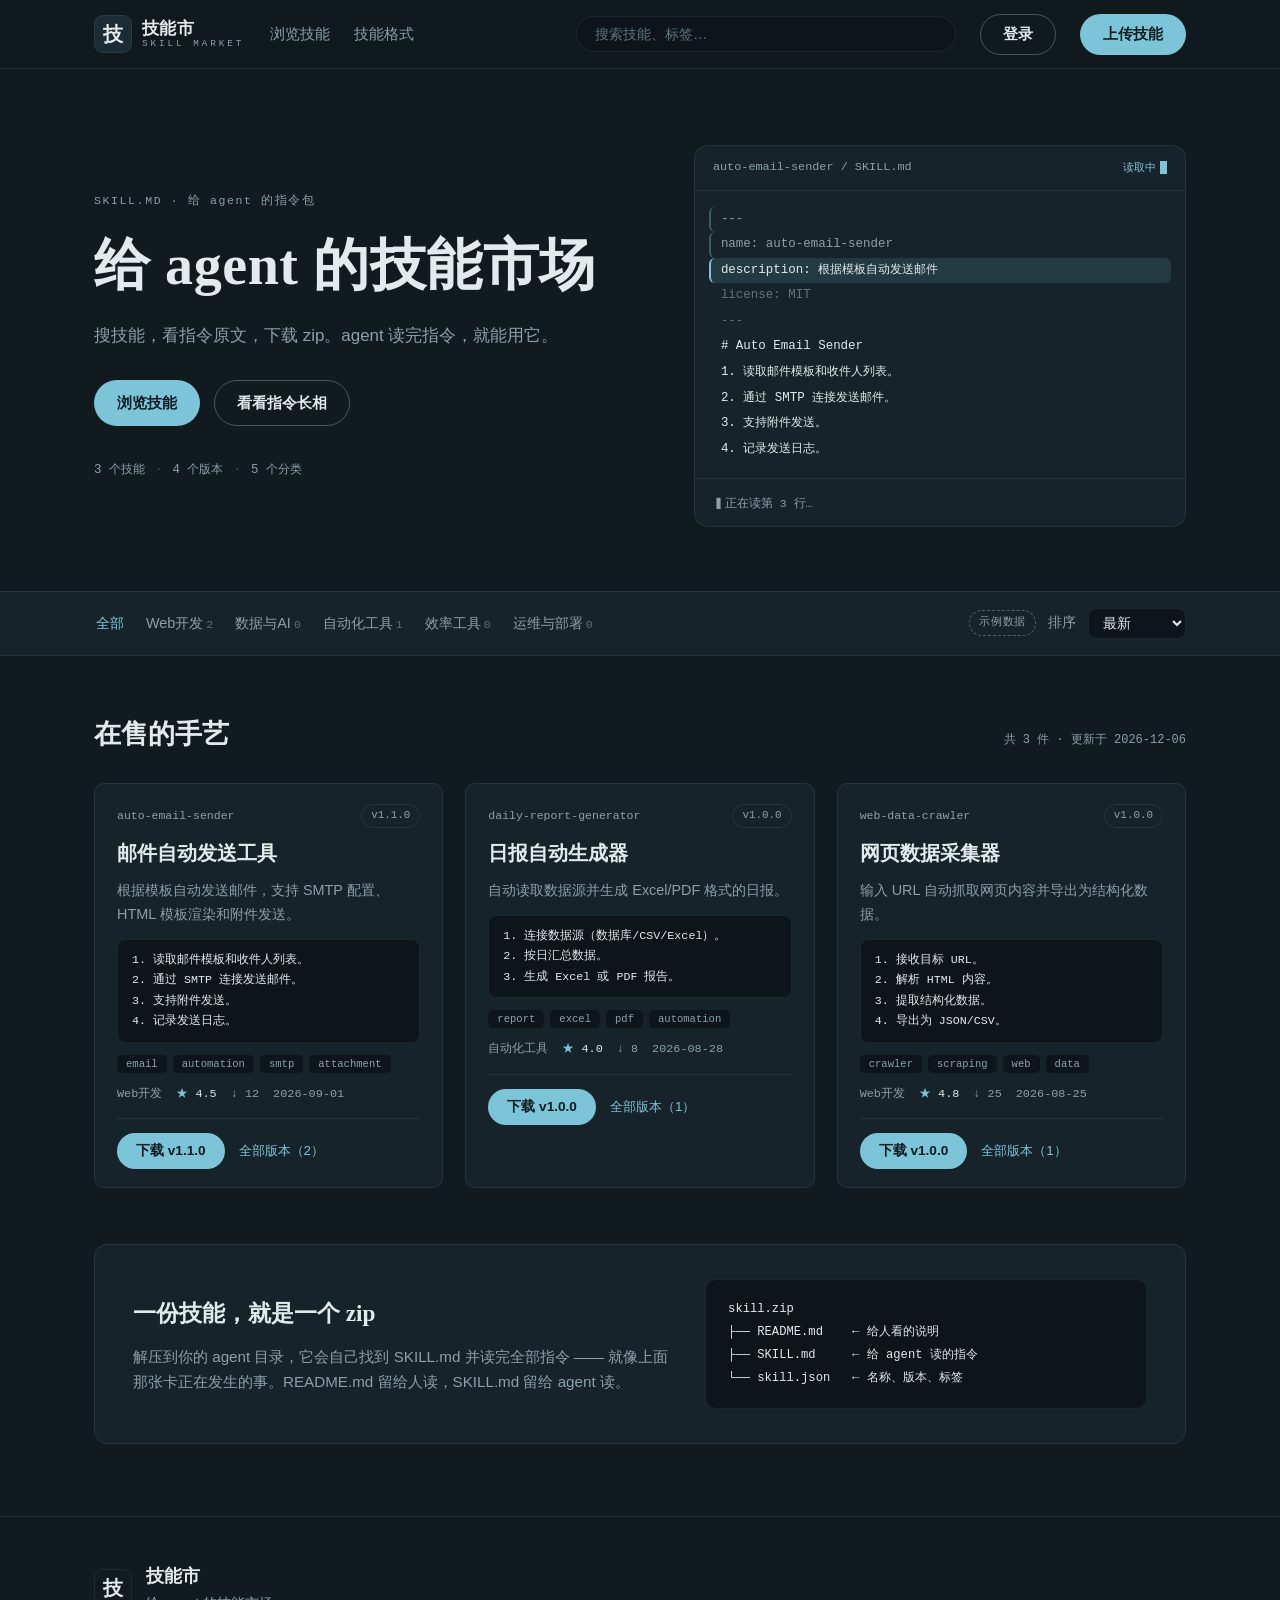
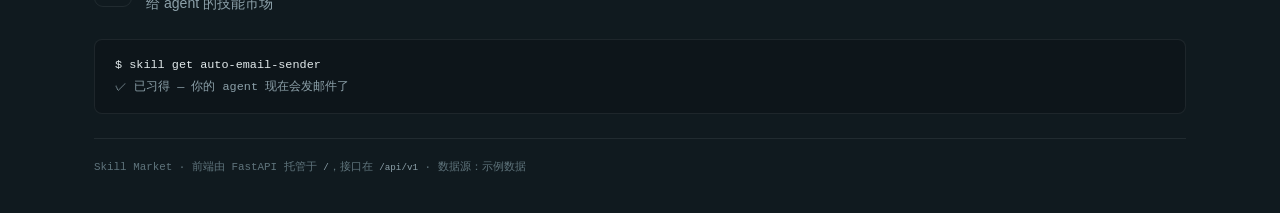
==== web/index.html @ bd4eab1c "feat:添加了上传和前端" ====
<!DOCTYPE html>
<html lang="zh-CN">
<head>
  <meta charset="UTF-8">
  <meta name="viewport" content="width=device-width, initial-scale=1.0">
  <title>技能市 — 给 agent 的技能市场</title>
  <meta name="description" content="搜技能，看指令原文，下载 zip。agent 读完指令，就能用它。">
  <link rel="stylesheet" href="style.css">
</head>
<body>

  <!-- ========== 页头 ========== -->
  <header class="site-header">
    <div class="shell header-inner">
      <a class="brand" href="#" aria-label="技能市 首页">
        <span class="brand-seal" aria-hidden="true">技</span>
        <span class="brand-text">
          <strong>技能市</strong>
          <small>SKILL&nbsp;MARKET</small>
        </span>
      </a>

      <nav class="header-nav" aria-label="主导航">
        <a href="#skills-grid-section">浏览技能</a>
        <a href="#format-note">技能格式</a>
      </nav>

      <form class="header-search" role="search" id="search-form">
        <label class="visually-hidden" for="search-input">搜索技能</label>
        <input
          type="search"
          id="search-input"
          placeholder="搜索技能、标签…"
          autocomplete="off"
        >
      </form>

      <div class="auth-area" id="auth-area"></div>

      <button class="btn btn-primary upload-btn" id="upload-btn" type="button">上传技能</button>
    </div>
  </header>

  <main>
    <!-- ========== Hero ========== -->
    <section class="hero">
      <div class="shell hero-inner">
        <div class="hero-copy">
          <p class="eyebrow">SKILL.MD · 给 agent 的指令包</p>
          <h1 class="hero-title">给 agent 的技能市场</h1>
          <p class="hero-lede">
            搜技能，看指令原文，下载 zip。agent 读完指令，就能用它。
          </p>
          <div class="hero-actions">
            <a class="btn btn-primary" href="#skills-grid-section">浏览技能</a>
            <a class="btn btn-ghost" href="#format-note">看看指令长相</a>
          </div>
          <p class="hero-stats" id="hero-stats" aria-live="polite">
            <span>— 个技能</span><span class="sep" aria-hidden="true">·</span>
            <span>— 个版本</span><span class="sep" aria-hidden="true">·</span>
            <span>— 个分类</span>
          </p>
        </div>

        <!-- 签名元素：正在被读取的指令卡 -->
        <div class="hero-card-wrap" aria-hidden="true">
          <article class="md-card">
            <header class="md-card-head">
              <span class="md-path">auto-email-sender / SKILL.md</span>
              <span class="md-status" id="md-status">读取中<span class="caret"></span></span>
            </header>
            <pre class="md-body" id="md-body"></pre>
            <footer class="md-card-foot">
              <span class="md-foot-state" id="md-foot-state">▍正在读第 1 行…</span>
            </footer>
          </article>
        </div>
      </div>
    </section>

    <!-- ========== 工具条 ========== -->
    <section class="toolbar" aria-label="筛选与排序">
      <div class="shell toolbar-inner">
        <div class="toolbar-row">
          <div class="cat-links" id="category-row" role="group" aria-label="按分类筛选">
            <!-- 分类链接由 JS 渲染 -->
          </div>
          <div class="toolbar-right">
            <span class="active-filter" id="active-filter" hidden></span>
            <span class="source-badge" id="source-badge" title="页面数据来源">示例数据</span>
            <label class="sort-label" for="sort-select">排序</label>
            <select id="sort-select" class="sort-select">
              <option value="newest">最新</option>
              <option value="downloads">下载最多</option>
              <option value="rating">评分最高</option>
            </select>
          </div>
        </div>
      </div>
    </section>

    <!-- ========== 技能陈列 ========== -->
    <section class="grid-section" id="skills-grid-section" aria-label="技能列表">
      <div class="shell">
        <div class="grid-section-head">
          <h2>在售的手艺</h2>
          <p class="grid-section-note" id="grid-count"></p>
        </div>

        <div class="skill-grid" id="skill-grid">
          <!-- 技能卡由 JS 渲染 -->
        </div>

        <div class="empty-state" id="empty-state" hidden>
          <h3>没有匹配的技能</h3>
          <p>换个关键字试试，或者清掉筛选条件，把全部手艺再看一遍。</p>
          <button class="btn btn-primary" id="clear-filters" type="button">清除全部筛选</button>
        </div>

        <!-- 技能格式说明 -->
        <aside class="format-note" id="format-note">
          <div class="format-note-copy">
            <h3>一份技能，就是一个 zip</h3>
            <p>
              解压到你的 agent 目录，它会自己找到 SKILL.md 并读完全部指令 ——
              就像上面那张卡正在发生的事。README.md 留给人读，SKILL.md 留给 agent 读。
            </p>
          </div>
          <pre class="format-note-tree" aria-label="技能包目录结构">skill.zip
├── README.md    ← 给人看的说明
├── SKILL.md     ← 给 agent 读的指令
└── skill.json   ← 名称、版本、标签</pre>
        </aside>
      </div>
    </section>
  </main>

  <!-- ========== 页脚 ========== -->
  <footer class="site-footer">
    <div class="shell footer-inner">
      <div class="footer-brand">
        <span class="brand-seal brand-seal--footer" aria-hidden="true">技</span>
        <div>
          <strong>技能市</strong>
          <p>给 agent 的技能市场</p>
        </div>
      </div>
      <pre class="footer-cli" aria-hidden="true">$ skill get auto-email-sender
✓ 已习得 — 你的 agent 现在会发邮件了</pre>
      <p class="footer-meta">
        Skill Market · 前端由 FastAPI 托管于 <code>/</code>，接口在 <code>/api/v1</code> ·
        数据源：<span id="footer-source">示例数据</span>
      </p>
    </div>
  </footer>

  <!-- ========== 登录 / 注册弹窗 ========== -->
  <div class="modal" id="auth-modal" hidden>
    <div class="modal-backdrop" data-close-auth></div>
    <div class="modal-panel" role="dialog" aria-modal="true" aria-labelledby="auth-title">
      <button class="modal-close" type="button" data-close-auth aria-label="关闭">×</button>
      <h2 class="modal-title" id="auth-title">登录技能市</h2>

      <div class="auth-tabs" role="tablist">
        <button type="button" class="auth-tab is-active" id="tab-login" role="tab" aria-selected="true">登录</button>
        <button type="button" class="auth-tab" id="tab-register" role="tab" aria-selected="false">注册</button>
      </div>

      <form class="auth-form" id="login-form">
        <p class="form-error" id="login-error" hidden></p>
        <div class="form-field">
          <label for="login-email">邮箱</label>
          <input type="email" id="login-email" required autocomplete="email" placeholder="you@example.com">
        </div>
        <div class="form-field">
          <label for="login-password">密码</label>
          <input type="password" id="login-password" required autocomplete="current-password" placeholder="8 位以上">
        </div>
        <button class="btn btn-primary btn-block" type="submit">登录</button>
        <p class="form-hint">登录后获得 token，上传技能时自动填入。</p>
      </form>

      <form class="auth-form" id="register-form" hidden>
        <p class="form-error" id="register-error" hidden></p>
        <div class="form-field">
          <label for="reg-email">邮箱</label>
          <input type="email" id="reg-email" required autocomplete="email" placeholder="you@example.com">
        </div>
        <div class="form-field">
          <label for="reg-name">用户名</label>
          <input type="text" id="reg-name" required minlength="2" maxlength="20" placeholder="2–20 个字符">
        </div>
        <div class="form-field">
          <label for="reg-password">密码</label>
          <input type="password" id="reg-password" required minlength="8" maxlength="32" autocomplete="new-password" placeholder="8–32 位">
        </div>
        <button class="btn btn-primary btn-block" type="submit">注册</button>
        <p class="form-hint">注册成功后请用邮箱登录。</p>
      </form>
    </div>
  </div>

  <!-- ========== 上传技能弹窗 ========== -->
  <div class="modal" id="upload-modal" hidden>
    <div class="modal-backdrop" data-close-upload></div>
    <div class="modal-panel modal-panel--wide" role="dialog" aria-modal="true" aria-labelledby="upload-title">
      <button class="modal-close" type="button" data-close-upload aria-label="关闭">×</button>
      <h2 class="modal-title" id="upload-title">上传技能</h2>

      <form class="upload-form" id="upload-form">
        <p class="form-error" id="upload-error" hidden></p>

        <div class="form-grid">
          <div class="form-field">
            <label for="up-name">技能名称</label>
            <input type="text" id="up-name" name="name" required placeholder="邮件自动发送工具">
          </div>
          <div class="form-field">
            <label for="up-slug">slug（URL 标识）</label>
            <input type="text" id="up-slug" name="slug" required pattern="[a-z0-9-]+" placeholder="auto-email-sender">
          </div>
          <div class="form-field">
            <label for="up-version">版本号</label>
            <input type="text" id="up-version" name="version" required placeholder="1.0.0">
          </div>
          <div class="form-field">
            <label for="up-category">分类</label>
            <select id="up-category" name="category" required>
              <option value="web-dev">Web开发</option>
              <option value="data-ai">数据与AI</option>
              <option value="automation">自动化工具</option>
              <option value="productivity">效率工具</option>
              <option value="devops">运维与部署</option>
            </select>
          </div>
        </div>

        <div class="form-field">
          <label for="up-tags">标签</label>
          <input type="text" id="up-tags" name="tags" required placeholder="email,smtp">
          <p class="form-hint">多个标签用英文逗号分隔；标签需已存在于后端标签表（按 slug 关联）。</p>
        </div>

        <div class="form-field">
          <label for="up-summary">简介</label>
          <input type="text" id="up-summary" name="summary" required placeholder="一句话说明这个技能让 agent 会做什么">
        </div>

        <div class="form-field">
          <label for="up-readme">README（HTML）</label>
          <textarea id="up-readme" name="readme_html" rows="3" required placeholder="&lt;h1&gt;技能说明&lt;/h1&gt;&lt;p&gt;详细用法…&lt;/p&gt;"></textarea>
        </div>

        <div class="form-field">
          <label for="up-zip">zip 文件</label>
          <input type="file" id="up-zip" name="upload_zip" accept=".zip" required>
        </div>

        <div class="form-field">
          <label for="up-token">Token</label>
          <input type="text" id="up-token" name="token" class="token-input" required placeholder="登录后自动填入，也可手动粘贴">
          <p class="form-hint">当前后端要求在表单里携带 token；后端改为请求头鉴权后，这个输入框会移除。</p>
        </div>

        <button class="btn btn-primary btn-block" type="submit" id="upload-submit">上传</button>
      </form>
    </div>
  </div>

  <div class="toast" id="toast" role="status" aria-live="polite" hidden></div>

  <script src="app.js"></script>
</body>
</html>
---- web/style.css ----
/* ============================================================
   技能市 · Skill Market
   设计方向：安静的工作台 —— 冷色深色。
   石墨蓝黑底、面板青灰分层、雾白正文、蓝灰次级、
   冰湖蓝是全站唯一的交互色（含"正在读取"的高亮语义）。
   宋体只给标题，等宽字体管 slug / 版本 / 指令原文。
   ============================================================ */

:root {
  /* 色板（全部偏冷） */
  --bg:        #101A1F;                 /* 石墨蓝黑：页面底色 */
  --panel:     #16232A;                 /* 面板青灰：卡片层 */
  --panel-2:   #1C2C34;                 /* 面板亮一档：hover、输入框 */
  --well:      #0D151A;                 /* 凹陷深井：嵌入代码块 */
  --text:      #E2EAEC;                 /* 雾白：主文字 */
  --muted:     #8CA0A9;                 /* 蓝灰：次级文字 */
  --accent:    #7CC4D7;                 /* 冰湖蓝：唯一交互色 */
  --accent-dim: rgba(124, 196, 215, 0.14); /* 水痕：正在读取行的高亮 */
  --line:      rgba(226, 234, 236, 0.08);  /* 柔和边线 */
  --warn:      #D9A66C;                 /* 去饱和暖琥珀：仅表单报错 */

  /* 字体角色 */
  --font-display: "Songti SC", "STSong", "Noto Serif SC", "Source Han Serif SC", serif;
  --font-body: "PingFang SC", "Hiragino Sans GB", "Microsoft YaHei", sans-serif;
  --font-mono: "SF Mono", "JetBrains Mono", "Fira Code", Menlo, Consolas, monospace;

  --radius: 10px;
  --radius-lg: 14px;
}

* { box-sizing: border-box; margin: 0; padding: 0; }

/* hidden 属性必须优先于任何 display 设置，
   否则 .modal 的 display:grid 会把默认隐藏的弹窗强行显示出来 */
[hidden] { display: none !important; }

html { scroll-behavior: smooth; }

body {
  font-family: var(--font-body);
  background: var(--bg);
  color: var(--text);
  line-height: 1.65;
  font-size: 16px;
  -webkit-font-smoothing: antialiased;
}

.shell {
  max-width: 1140px;
  margin: 0 auto;
  padding: 0 24px;
}

a { color: var(--accent); text-decoration: none; }
a:hover { text-decoration: underline; }

code { font-family: var(--font-mono); font-size: 0.85em; color: var(--muted); }

:focus-visible {
  outline: 2px solid var(--accent);
  outline-offset: 2px;
  border-radius: 4px;
}

.visually-hidden {
  position: absolute; width: 1px; height: 1px;
  margin: -1px; padding: 0; overflow: hidden;
  clip: rect(0 0 0 0); white-space: nowrap; border: 0;
}

/* ---------- 按钮 ---------- */
.btn {
  display: inline-flex;
  align-items: center;
  justify-content: center;
  gap: 6px;
  font-family: var(--font-body);
  font-size: 0.92rem;
  font-weight: 600;
  padding: 10px 22px;
  border-radius: 999px;
  border: 1.5px solid transparent;
  cursor: pointer;
  transition: background-color 0.15s ease, border-color 0.15s ease,
              color 0.15s ease, transform 0.15s ease;
}
.btn-primary {
  background: var(--accent);
  color: #0E1B20;
}
.btn-primary:hover {
  background: #93D2E2;
  transform: translateY(-1px);
  text-decoration: none;
}
.btn-ghost {
  background: transparent;
  color: var(--text);
  border-color: rgba(226, 234, 236, 0.28);
}
.btn-ghost:hover {
  border-color: var(--text);
  text-decoration: none;
}
.btn-block { width: 100%; }

/* ============================================================
   页头
   ============================================================ */
.site-header {
  background: rgba(16, 26, 31, 0.92);
  backdrop-filter: blur(8px);
  position: sticky;
  top: 0;
  z-index: 50;
  border-bottom: 1px solid var(--line);
}

.header-inner {
  display: flex;
  align-items: center;
  gap: 24px;
  height: 68px;
}

.brand {
  display: flex;
  align-items: center;
  gap: 10px;
  color: var(--text);
}
.brand:hover { text-decoration: none; }

.brand-seal {
  width: 38px;
  height: 38px;
  display: grid;
  place-items: center;
  background: var(--panel-2);
  color: var(--text);
  font-family: var(--font-display);
  font-size: 1.25rem;
  font-weight: 700;
  border-radius: 9px;
  border: 1px solid var(--line);
}
.brand-seal--footer { background: transparent; }

.brand-text { display: flex; flex-direction: column; line-height: 1.15; }
.brand-text strong { font-family: var(--font-display); font-size: 1.08rem; letter-spacing: 0.02em; }
.brand-text small {
  font-family: var(--font-mono);
  font-size: 0.58rem;
  letter-spacing: 0.32em;
  color: var(--muted);
}

.header-nav { display: flex; gap: 20px; }
.header-nav a {
  color: var(--muted);
  font-size: 0.92rem;
  padding: 4px 2px;
}
.header-nav a:hover { color: var(--text); text-decoration: none; }

.header-search {
  flex: 1;
  max-width: 380px;
  display: flex;
  margin-left: auto;
}
.header-search input {
  flex: 1;
  min-width: 0;
  font-family: var(--font-body);
  font-size: 0.9rem;
  padding: 9px 18px;
  border: 1px solid var(--line);
  border-radius: 999px;
  background: var(--well);
  color: var(--text);
  transition: border-color 0.15s ease;
}
.header-search input:focus {
  outline: none;
  border-color: var(--accent);
}
.header-search input::placeholder { color: #5F747C; }

.auth-area { display: flex; align-items: center; gap: 10px; }
.auth-name {
  font-family: var(--font-mono);
  font-size: 0.8rem;
  color: var(--muted);
  max-width: 120px;
  overflow: hidden;
  text-overflow: ellipsis;
  white-space: nowrap;
}
.auth-logout {
  font-family: var(--font-body);
  font-size: 0.82rem;
  color: var(--muted);
  background: none;
  border: none;
  cursor: pointer;
  padding: 4px 2px;
}
.auth-logout:hover { color: var(--text); }

/* ============================================================
   Hero
   ============================================================ */
.hero { padding: 76px 0 64px; }

.hero-inner {
  display: grid;
  grid-template-columns: minmax(0, 1.05fr) minmax(0, 0.95fr);
  gap: 56px;
  align-items: center;
}

.eyebrow {
  font-family: var(--font-mono);
  font-size: 0.72rem;
  letter-spacing: 0.14em;
  color: var(--muted);
  margin-bottom: 20px;
}

.hero-title {
  font-family: var(--font-display);
  font-weight: 700;
  font-size: clamp(2.4rem, 5vw, 3.5rem);
  line-height: 1.25;
  letter-spacing: 0.01em;
  margin-bottom: 22px;
  color: var(--text);
}

.hero-lede {
  font-size: 1.06rem;
  color: var(--muted);
  max-width: 30em;
  margin-bottom: 30px;
}

.hero-actions { display: flex; flex-wrap: wrap; gap: 14px; margin-bottom: 34px; }

.hero-stats {
  font-family: var(--font-mono);
  font-size: 0.78rem;
  color: var(--muted);
  display: flex;
  flex-wrap: wrap;
  gap: 10px;
}
.hero-stats .sep { color: #3A4E56; }

/* ---------- 签名元素：正在被读取的指令卡 ---------- */
.hero-card-wrap { position: relative; }

.md-card {
  background: var(--panel);
  border: 1px solid var(--line);
  border-radius: var(--radius-lg);
  overflow: hidden;
}

.md-card-head {
  display: flex;
  justify-content: space-between;
  align-items: center;
  gap: 12px;
  padding: 12px 18px;
  border-bottom: 1px solid var(--line);
}
.md-path {
  font-family: var(--font-mono);
  font-size: 0.74rem;
  color: var(--muted);
  overflow: hidden;
  text-overflow: ellipsis;
  white-space: nowrap;
}
.md-status {
  font-family: var(--font-mono);
  font-size: 0.7rem;
  color: var(--accent);
  white-space: nowrap;
  display: inline-flex;
  align-items: center;
  gap: 4px;
}

.caret {
  width: 7px; height: 13px;
  background: var(--accent);
  display: inline-block;
  animation: caret-blink 0.9s steps(1) infinite;
}
@keyframes caret-blink { 50% { opacity: 0; } }

.md-body {
  font-family: var(--font-mono);
  font-size: 0.78rem;
  line-height: 2.05;
  padding: 16px 14px;
  color: var(--text);
  overflow-x: auto;
  tab-size: 2;
}

/* 编辑器当前行式的整行圆角高亮（纯几何色差，无任何笔触） */
.md-line {
  display: block;
  padding: 0 10px;
  border-left: 2px solid transparent;
  border-radius: 6px;
}
.md-line.is-meta { color: #5F747C; }
.md-line.is-read { color: var(--muted); border-left-color: rgba(124, 196, 215, 0.35); }
.md-line.is-reading {
  background: var(--accent-dim);
  border-left-color: var(--accent);
  color: var(--text);
}

.md-card-foot {
  padding: 10px 18px;
  border-top: 1px solid var(--line);
}
.md-foot-state {
  font-family: var(--font-mono);
  font-size: 0.72rem;
  color: var(--muted);
}
.md-foot-state.is-done { color: var(--accent); }

/* ============================================================
   工具条
   ============================================================ */
.toolbar {
  background: var(--panel);
  border-top: 1px solid var(--line);
  border-bottom: 1px solid var(--line);
  padding: 16px 0;
}

.toolbar-row { display: flex; align-items: center; gap: 10px; flex-wrap: wrap; }

.cat-links { display: flex; flex-wrap: wrap; gap: 4px 18px; }
.cat-link {
  font-family: var(--font-body);
  font-size: 0.9rem;
  color: var(--muted);
  background: none;
  border: none;
  cursor: pointer;
  padding: 4px 2px;
}
.cat-link:hover { color: var(--text); }
.cat-link.is-active { color: var(--accent); }
.cat-link .cat-count { font-family: var(--font-mono); font-size: 0.72rem; opacity: 0.6; margin-left: 3px; }

.toolbar-right { display: flex; align-items: center; gap: 12px; margin-left: auto; }

.active-filter {
  font-family: var(--font-mono);
  font-size: 0.72rem;
  color: var(--accent);
  background: var(--accent-dim);
  border: 1px solid rgba(124, 196, 215, 0.3);
  border-radius: 999px;
  padding: 2px 10px;
}
.active-filter button {
  background: none;
  border: none;
  color: inherit;
  cursor: pointer;
  font-size: 0.8rem;
  padding: 0 0 0 4px;
}

.source-badge {
  font-family: var(--font-mono);
  font-size: 0.66rem;
  letter-spacing: 0.06em;
  padding: 3px 9px;
  border-radius: 999px;
  border: 1px dashed rgba(140, 160, 169, 0.5);
  color: var(--muted);
  white-space: nowrap;
}
.source-badge.is-live { border-color: rgba(124, 196, 215, 0.6); color: var(--accent); }

.sort-label { font-size: 0.85rem; color: var(--muted); }
.sort-select {
  font-family: var(--font-body);
  font-size: 0.85rem;
  padding: 6px 10px;
  border-radius: 8px;
  border: 1px solid var(--line);
  background: var(--well);
  color: var(--text);
  cursor: pointer;
}

/* ============================================================
   技能陈列
   ============================================================ */
.grid-section { padding: 56px 0 72px; }

.grid-section-head {
  display: flex;
  align-items: baseline;
  justify-content: space-between;
  flex-wrap: wrap;
  gap: 8px;
  margin-bottom: 26px;
}
.grid-section-head h2 {
  font-family: var(--font-display);
  font-size: 1.7rem;
  font-weight: 700;
}
.grid-section-note {
  font-family: var(--font-mono);
  font-size: 0.75rem;
  color: var(--muted);
}

.skill-grid {
  display: grid;
  grid-template-columns: repeat(auto-fill, minmax(310px, 1fr));
  gap: 22px;
}

/* ---------- 技能卡 ---------- */
.skill-card {
  background: var(--panel);
  border: 1px solid var(--line);
  border-radius: var(--radius);
  padding: 20px 22px 18px;
  display: flex;
  flex-direction: column;
  gap: 12px;
  transition: background-color 0.18s ease, border-color 0.18s ease;
}
.skill-card:hover {
  background: var(--panel-2);
  border-color: rgba(226, 234, 236, 0.14);
}

.card-top {
  display: flex;
  align-items: center;
  justify-content: space-between;
  gap: 10px;
}
.card-slug {
  font-family: var(--font-mono);
  font-size: 0.72rem;
  color: var(--muted);
  overflow: hidden;
  text-overflow: ellipsis;
  white-space: nowrap;
}
.card-version {
  font-family: var(--font-mono);
  font-size: 0.68rem;
  padding: 2px 9px;
  border: 1px solid var(--line);
  border-radius: 999px;
  color: var(--muted);
  white-space: nowrap;
}

.card-name {
  font-family: var(--font-display);
  font-size: 1.28rem;
  font-weight: 700;
  line-height: 1.35;
}

.card-summary { font-size: 0.9rem; color: var(--muted); }

/* 指令原文片段：凹陷深井里的商品本体 */
.card-excerpt {
  font-family: var(--font-mono);
  font-size: 0.73rem;
  line-height: 1.75;
  color: var(--text);
  background: var(--well);
  border: 1px solid var(--line);
  border-radius: 8px;
  padding: 10px 14px;
  white-space: pre-line;
  display: -webkit-box;
  -webkit-line-clamp: 4;
  -webkit-box-orient: vertical;
  overflow: hidden;
}

.card-tags { display: flex; flex-wrap: wrap; gap: 6px; }
.card-tag {
  font-family: var(--font-mono);
  font-size: 0.66rem;
  color: var(--muted);
  background: var(--well);
  padding: 2px 8px;
  border-radius: 5px;
  cursor: pointer;
  border: 1px solid transparent;
}
.card-tag:hover { color: var(--accent); border-color: rgba(124, 196, 215, 0.4); }

.card-meta {
  display: flex;
  align-items: center;
  flex-wrap: wrap;
  gap: 14px;
  font-family: var(--font-mono);
  font-size: 0.74rem;
  color: var(--muted);
}
.card-meta .rating { color: var(--text); }
.card-meta .rating::before { content: "★ "; color: var(--accent); }

.card-actions {
  display: flex;
  align-items: center;
  gap: 12px;
  margin-top: 2px;
  padding-top: 14px;
  border-top: 1px solid var(--line);
}
.card-actions .btn { padding: 8px 18px; font-size: 0.85rem; }
.versions-toggle {
  font-family: var(--font-body);
  font-size: 0.84rem;
  color: var(--accent);
  background: none;
  border: none;
  cursor: pointer;
  padding: 4px 2px;
}
.versions-toggle:hover { text-decoration: underline; }

/* ---------- 版本抽屉 ---------- */
.version-drawer { margin-top: 2px; padding-top: 6px; }
.drawer-loading {
  font-family: var(--font-mono);
  font-size: 0.72rem;
  color: var(--muted);
  padding: 6px 2px;
}
.version-drawer table {
  width: 100%;
  border-collapse: collapse;
  font-family: var(--font-mono);
  font-size: 0.74rem;
}
.version-drawer th {
  text-align: left;
  font-weight: 400;
  color: var(--muted);
  padding: 6px 10px;
  border-bottom: 1px solid var(--line);
  letter-spacing: 0.06em;
}
.version-drawer td {
  padding: 8px 10px;
  border-bottom: 1px solid var(--line);
  color: var(--text);
}
.version-drawer .ver-latest { color: var(--accent); font-weight: 600; }
.dl-link {
  font-family: var(--font-body);
  font-size: 0.78rem;
  color: var(--accent);
  background: none;
  border: 1px solid rgba(124, 196, 215, 0.45);
  border-radius: 999px;
  padding: 3px 12px;
  cursor: pointer;
}
.dl-link:hover { background: var(--accent); color: #0E1B20; }

/* ---------- 空状态 ---------- */
.empty-state {
  text-align: center;
  padding: 64px 24px;
  background: var(--panel);
  border: 1px dashed rgba(226, 234, 236, 0.16);
  border-radius: var(--radius);
}
.empty-state h3 {
  font-family: var(--font-display);
  font-size: 1.4rem;
  margin-bottom: 8px;
}
.empty-state p { color: var(--muted); margin-bottom: 20px; }

/* ---------- 技能格式说明 ---------- */
.format-note {
  margin-top: 56px;
  background: var(--panel);
  border: 1px solid var(--line);
  border-radius: var(--radius-lg);
  padding: 34px 38px;
  display: grid;
  grid-template-columns: minmax(0, 1.1fr) minmax(0, 0.9fr);
  gap: 32px;
  align-items: center;
}
.format-note h3 {
  font-family: var(--font-display);
  font-size: 1.45rem;
  font-weight: 700;
  margin-bottom: 12px;
}
.format-note p { color: var(--muted); font-size: 0.95rem; }
.format-note-tree {
  font-family: var(--font-mono);
  font-size: 0.76rem;
  line-height: 1.9;
  background: var(--well);
  border: 1px solid var(--line);
  border-radius: 10px;
  padding: 18px 22px;
  overflow-x: auto;
  color: var(--text);
}

/* ============================================================
   页脚
   ============================================================ */
.site-footer {
  border-top: 1px solid var(--line);
  padding: 44px 0 36px;
}

.footer-inner { display: flex; flex-direction: column; gap: 24px; }

.footer-brand { display: flex; align-items: center; gap: 14px; }
.footer-brand strong {
  font-family: var(--font-display);
  color: var(--text);
  font-size: 1.15rem;
}
.footer-brand p { font-size: 0.88rem; color: var(--muted); }

.footer-cli {
  font-family: var(--font-mono);
  font-size: 0.74rem;
  line-height: 1.9;
  color: var(--muted);
  background: var(--well);
  border: 1px solid var(--line);
  border-radius: 8px;
  padding: 14px 20px;
  overflow-x: auto;
}
.footer-cli::first-line { color: var(--text); }

.footer-meta {
  font-family: var(--font-mono);
  font-size: 0.68rem;
  color: #5F747C;
  border-top: 1px solid var(--line);
  padding-top: 20px;
}

/* ============================================================
   弹窗（登录 / 注册 / 上传）
   ============================================================ */
.modal {
  position: fixed;
  inset: 0;
  z-index: 90;
  display: grid;
  place-items: center;
  padding: 20px;
}
.modal-backdrop {
  position: absolute;
  inset: 0;
  background: rgba(6, 10, 12, 0.72);
}
.modal-panel {
  position: relative;
  width: min(440px, 100%);
  max-height: min(86vh, 760px);
  overflow-y: auto;
  background: var(--panel);
  border: 1px solid rgba(226, 234, 236, 0.12);
  border-radius: var(--radius-lg);
  padding: 30px 32px 28px;
}
.modal-panel--wide { width: min(620px, 100%); }

.modal-close {
  position: absolute;
  top: 14px;
  right: 14px;
  width: 32px;
  height: 32px;
  display: grid;
  place-items: center;
  font-size: 1.3rem;
  color: var(--muted);
  background: none;
  border: none;
  border-radius: 8px;
  cursor: pointer;
}
.modal-close:hover { color: var(--text); background: var(--panel-2); }

.modal-title {
  font-family: var(--font-display);
  font-size: 1.35rem;
  font-weight: 700;
  margin-bottom: 20px;
}

.auth-tabs {
  display: flex;
  gap: 22px;
  border-bottom: 1px solid var(--line);
  margin-bottom: 22px;
}
.auth-tab {
  font-family: var(--font-body);
  font-size: 0.95rem;
  color: var(--muted);
  background: none;
  border: none;
  border-bottom: 2px solid transparent;
  cursor: pointer;
  padding: 8px 2px;
  margin-bottom: -1px;
}
.auth-tab:hover { color: var(--text); }
.auth-tab.is-active { color: var(--accent); border-bottom-color: var(--accent); }

/* ---------- 表单 ---------- */
.form-field { margin-bottom: 16px; }
.form-field label {
  display: block;
  font-size: 0.84rem;
  color: var(--muted);
  margin-bottom: 6px;
}
.form-field input,
.form-field select,
.form-field textarea {
  width: 100%;
  font-family: var(--font-body);
  font-size: 0.9rem;
  padding: 10px 14px;
  border-radius: 9px;
  border: 1px solid var(--line);
  background: var(--well);
  color: var(--text);
  transition: border-color 0.15s ease;
}
.form-field textarea { resize: vertical; font-family: var(--font-mono); font-size: 0.82rem; }
.form-field input:focus,
.form-field select:focus,
.form-field textarea:focus {
  outline: none;
  border-color: var(--accent);
}
.form-field input::placeholder,
.form-field textarea::placeholder { color: #5F747C; }

.form-grid { display: grid; grid-template-columns: 1fr 1fr; gap: 0 16px; }

.form-hint {
  font-size: 0.76rem;
  color: #5F747C;
  margin-top: 6px;
}

.form-error {
  font-size: 0.84rem;
  color: var(--warn);
  background: rgba(217, 166, 108, 0.08);
  border: 1px solid rgba(217, 166, 108, 0.3);
  border-radius: 8px;
  padding: 8px 12px;
  margin-bottom: 16px;
}

.token-input { font-family: var(--font-mono); font-size: 0.78rem; }

/* ============================================================
   Toast
   ============================================================ */
.toast {
  position: fixed;
  bottom: 28px;
  left: 50%;
  transform: translateX(-50%);
  background: var(--panel-2);
  border: 1px solid rgba(226, 234, 236, 0.14);
  color: var(--text);
  font-size: 0.88rem;
  padding: 12px 22px;
  border-radius: 999px;
  z-index: 100;
  max-width: min(92vw, 560px);
  text-align: center;
}
.toast code { color: var(--accent); }

/* ============================================================
   响应式
   ============================================================ */
@media (max-width: 980px) {
  .hero-inner { grid-template-columns: 1fr; gap: 40px; }
  .hero-card-wrap { max-width: 520px; }
  .header-nav { display: none; }
}

@media (max-width: 640px) {
  .header-inner {
    flex-wrap: wrap;
    height: auto;
    padding: 12px 0;
    gap: 12px;
  }
  .header-search { order: 3; max-width: none; flex-basis: 100%; }
  .upload-btn { padding: 8px 16px; font-size: 0.85rem; }

  .hero { padding: 48px 0 44px; }
  .hero-actions .btn { flex: 1; }

  .format-note { grid-template-columns: 1fr; padding: 26px 24px; }
  .toolbar-right { margin-left: 0; }
  .form-grid { grid-template-columns: 1fr; }
  .modal-panel { padding: 24px 20px; }
  .version-drawer { overflow-x: auto; }
  .version-drawer table { min-width: 420px; }
}

/* ============================================================
   动效：尊重系统设置
   ============================================================ */
@media (prefers-reduced-motion: reduce) {
  html { scroll-behavior: auto; }
  *, *::before, *::after {
    animation-duration: 0.001s !important;
    animation-iteration-count: 1 !important;
    transition-duration: 0.001s !important;
  }
  .md-line.is-reading { background: transparent; }
}
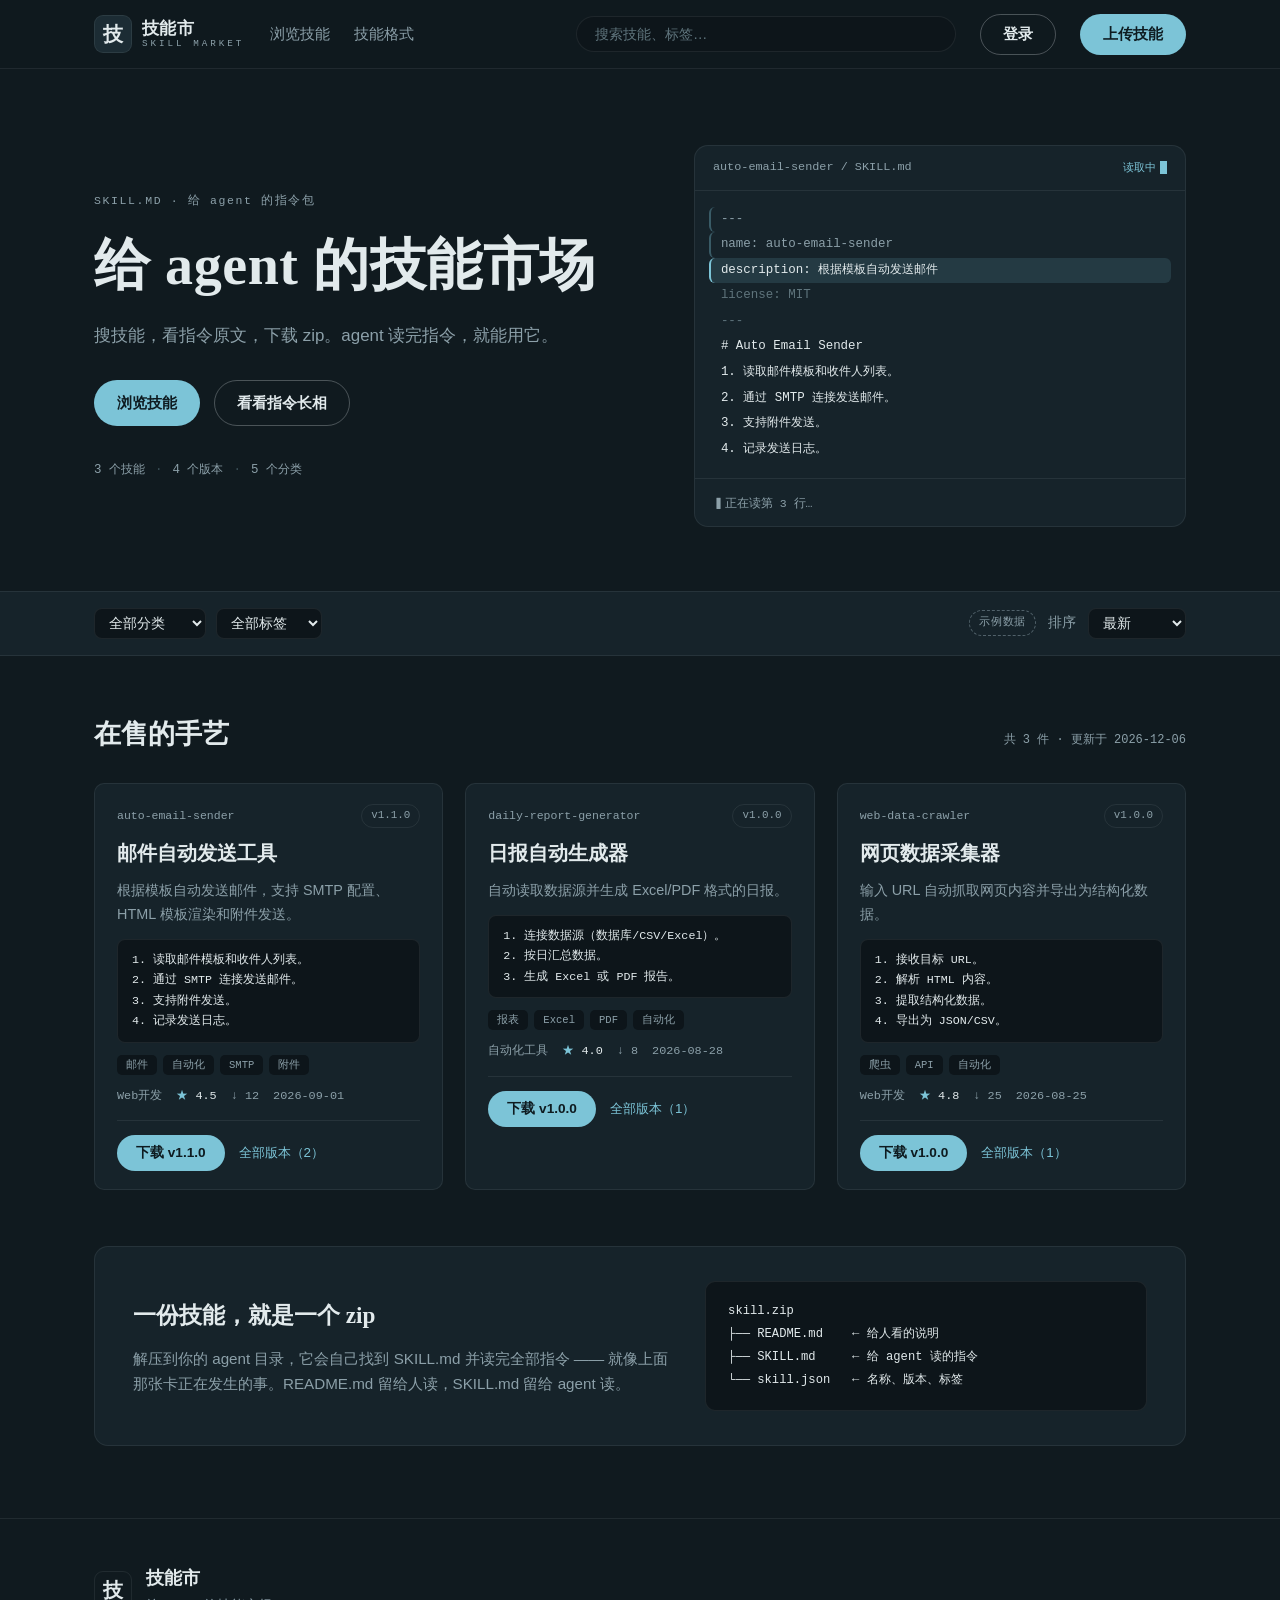
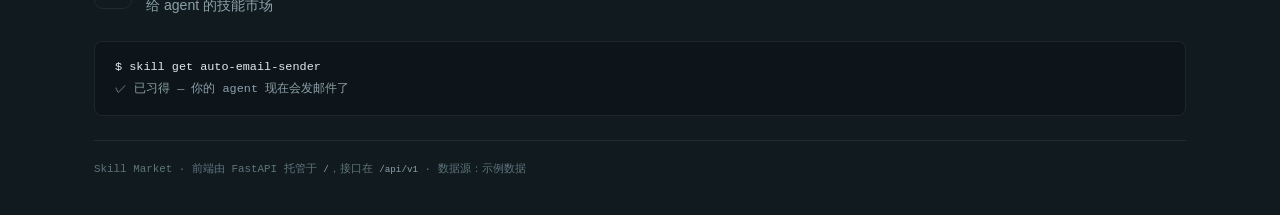
==== commit efd43325: "feat:添加了基础审核和前端优化" ====
--- a/web/index.html
+++ b/web/index.html
@@ -78,12 +78,15 @@
       </div>
     </section>
 
-    <!-- ========== 工具条 ========== -->
+    <!-- ========== 工具条：分类/标签 下拉（显示中文 name，提交 slug） ========== -->
     <section class="toolbar" aria-label="筛选与排序">
       <div class="shell toolbar-inner">
         <div class="toolbar-row">
-          <div class="cat-links" id="category-row" role="group" aria-label="按分类筛选">
-            <!-- 分类链接由 JS 渲染 -->
+          <div class="filter-selects">
+            <label class="visually-hidden" for="filter-category">按分类筛选</label>
+            <select id="filter-category" class="filter-select"></select>
+            <label class="visually-hidden" for="filter-tag">按标签筛选</label>
+            <select id="filter-tag" class="filter-select"></select>
           </div>
           <div class="toolbar-right">
             <span class="active-filter" id="active-filter" hidden></span>
@@ -177,7 +180,7 @@
           <input type="password" id="login-password" required autocomplete="current-password" placeholder="8 位以上">
         </div>
         <button class="btn btn-primary btn-block" type="submit">登录</button>
-        <p class="form-hint">登录后获得 token，上传技能时自动填入。</p>
+        <p class="form-hint">登录后获得 token，上传技能与下载 zip 都会自动携带。</p>
       </form>
 
       <form class="auth-form" id="register-form" hidden>
@@ -210,40 +213,76 @@
       <form class="upload-form" id="upload-form">
         <p class="form-error" id="upload-error" hidden></p>
 
+        <!-- 上传规范（依据后端审核器 check_file_zip / check_files 的实际规则） -->
+        <div class="spec-box">
+          <button type="button" class="spec-toggle" id="spec-toggle" aria-expanded="false">
+            上传规范 · 审核会逐项核对这些内容
+            <span class="spec-arrow" aria-hidden="true">▾</span>
+          </button>
+          <div class="spec-body" id="spec-body" hidden>
+            <ol class="spec-list">
+              <li><strong>zip 根目录</strong>必须包含三个文件：README.md、SKILL.md、skill.json（放在子文件夹里审核不通过）。</li>
+              <li><strong>大小限制</strong>：压缩包 ≤ 50MB；解压后全部内容合计 ≤ 100MB。</li>
+              <li><strong>skill.json 一致性</strong>：表单里的 slug、版本号、分类、标签、简介，必须与 skill.json 内的 name、version、category、tags、description 逐项完全一致（标签不看顺序，看集合）。</li>
+              <li><strong>SKILL.md 头部</strong>：文件必须以 <code>---</code> 开头，frontmatter 里的 name 与 slug 一致、description 与简介一致；name 长度 1–64，description 长度 1–1024；文件需 UTF-8 编码。</li>
+              <li><strong>分类与标签</strong>只能使用下方对照表中的值（写入 skill.json 的是 slug，小写）。</li>
+            </ol>
+
+            <div class="spec-tables">
+              <div class="spec-table">
+                <h4>分类对照表 <span>skill.json 的 category 填 slug</span></h4>
+                <table>
+                  <thead><tr><th>名称（表单里选）</th><th>slug（写进 skill.json）</th></tr></thead>
+                  <tbody id="spec-categories-tbody"></tbody>
+                </table>
+              </div>
+              <div class="spec-table">
+                <h4>标签对照表 <span>skill.json 的 tags 填 slug</span></h4>
+                <table>
+                  <thead><tr><th>名称（表单里选）</th><th>slug（写进 skill.json）</th></tr></thead>
+                  <tbody id="spec-tags-tbody"></tbody>
+                </table>
+              </div>
+            </div>
+          </div>
+        </div>
+
         <div class="form-grid">
           <div class="form-field">
             <label for="up-name">技能名称</label>
             <input type="text" id="up-name" name="name" required placeholder="邮件自动发送工具">
+            <p class="form-hint">展示名称，可自由命名。</p>
           </div>
           <div class="form-field">
-            <label for="up-slug">slug（URL 标识）</label>
+            <label for="up-slug">slug（URL 标识）*</label>
             <input type="text" id="up-slug" name="slug" required pattern="[a-z0-9-]+" placeholder="auto-email-sender">
+            <p class="form-hint">需与 zip 内 skill.json 的 name 一致。</p>
           </div>
           <div class="form-field">
-            <label for="up-version">版本号</label>
+            <label for="up-version">版本号 *</label>
             <input type="text" id="up-version" name="version" required placeholder="1.0.0">
+            <p class="form-hint">需与 zip 内 skill.json 的 version 一致。</p>
           </div>
           <div class="form-field">
-            <label for="up-category">分类</label>
-            <select id="up-category" name="category" required>
-              <option value="web-dev">Web开发</option>
-              <option value="data-ai">数据与AI</option>
-              <option value="automation">自动化工具</option>
-              <option value="productivity">效率工具</option>
-              <option value="devops">运维与部署</option>
-            </select>
-          </div>
-        </div>
-
-        <div class="form-field">
-          <label for="up-tags">标签</label>
-          <input type="text" id="up-tags" name="tags" required placeholder="email,smtp">
-          <p class="form-hint">多个标签用英文逗号分隔；标签需已存在于后端标签表（按 slug 关联）。</p>
-        </div>
-
-        <div class="form-field">
-          <label for="up-summary">简介</label>
+            <label for="up-category">分类 *</label>
+            <select id="up-category" name="category" required></select>
+            <p class="form-hint">选项来自后端分类表（显示中文，提交 slug）；需与 skill.json 的 category 一致。</p>
+          </div>
+        </div>
+
+        <div class="form-field">
+          <label id="up-tags-label">标签 *</label>
+          <div class="tags-widget" id="tags-widget">
+            <button type="button" class="tags-toggle" id="up-tags-toggle" aria-expanded="false" aria-labelledby="up-tags-label">选择标签</button>
+            <div class="tags-panel" id="up-tags-panel" hidden></div>
+          </div>
+          <p class="form-hint">下拉多选，选项来自后端标签表（显示中文，提交 slug）；需与 zip 内 skill.json 的 tags 完全一致。</p>
+        </div>
+
+        <div class="form-field">
+          <label for="up-summary">简介 *</label>
           <input type="text" id="up-summary" name="summary" required placeholder="一句话说明这个技能让 agent 会做什么">
+          <p class="form-hint">需与 zip 内 skill.json 的 description 一致。</p>
         </div>
 
         <div class="form-field">
@@ -252,8 +291,9 @@
         </div>
 
         <div class="form-field">
-          <label for="up-zip">zip 文件</label>
+          <label for="up-zip">zip 文件 *</label>
           <input type="file" id="up-zip" name="upload_zip" accept=".zip" required>
+          <p class="form-hint">结构、大小等要求见上方「上传规范」。</p>
         </div>
 
         <div class="form-field">
--- a/web/style.css
+++ b/web/style.css
@@ -349,19 +349,22 @@
 
 .toolbar-row { display: flex; align-items: center; gap: 10px; flex-wrap: wrap; }
 
-.cat-links { display: flex; flex-wrap: wrap; gap: 4px 18px; }
-.cat-link {
+/* 筛选下拉：显示中文 name，提交 slug */
+.filter-selects { display: flex; flex-wrap: wrap; gap: 10px; }
+.filter-select,
+.sort-select {
   font-family: var(--font-body);
-  font-size: 0.9rem;
-  color: var(--muted);
-  background: none;
-  border: none;
-  cursor: pointer;
-  padding: 4px 2px;
-}
-.cat-link:hover { color: var(--text); }
-.cat-link.is-active { color: var(--accent); }
-.cat-link .cat-count { font-family: var(--font-mono); font-size: 0.72rem; opacity: 0.6; margin-left: 3px; }
+  font-size: 0.85rem;
+  padding: 6px 10px;
+  border-radius: 8px;
+  border: 1px solid var(--line);
+  background: var(--well);
+  color: var(--text);
+  cursor: pointer;
+  max-width: 180px;
+}
+.filter-select:hover,
+.sort-select:hover { border-color: rgba(226, 234, 236, 0.2); }
 
 .toolbar-right { display: flex; align-items: center; gap: 12px; margin-left: auto; }
 
@@ -396,16 +399,6 @@
 .source-badge.is-live { border-color: rgba(124, 196, 215, 0.6); color: var(--accent); }
 
 .sort-label { font-size: 0.85rem; color: var(--muted); }
-.sort-select {
-  font-family: var(--font-body);
-  font-size: 0.85rem;
-  padding: 6px 10px;
-  border-radius: 8px;
-  border: 1px solid var(--line);
-  background: var(--well);
-  color: var(--text);
-  cursor: pointer;
-}
 
 /* ============================================================
    技能陈列
@@ -784,6 +777,172 @@
   margin-top: 6px;
 }
 
+/* ---------- 上传规范（可折叠） ---------- */
+.spec-box {
+  margin-bottom: 16px;
+  border: 1px solid var(--line);
+  border-radius: 9px;
+  background: var(--well);
+  overflow: hidden;
+}
+.spec-toggle {
+  width: 100%;
+  display: flex;
+  align-items: center;
+  justify-content: space-between;
+  gap: 10px;
+  font-family: var(--font-body);
+  font-size: 0.86rem;
+  font-weight: 600;
+  text-align: left;
+  color: var(--text);
+  background: none;
+  border: none;
+  padding: 11px 14px;
+  cursor: pointer;
+}
+.spec-toggle:hover { color: var(--accent); }
+.spec-arrow { font-size: 0.7rem; color: var(--muted); transition: transform 0.15s ease; }
+.spec-toggle[aria-expanded="true"] .spec-arrow { transform: rotate(180deg); }
+
+.spec-body { padding: 2px 16px 14px; }
+
+.spec-list {
+  margin: 8px 0 14px;
+  padding-left: 18px;
+  display: flex;
+  flex-direction: column;
+  gap: 7px;
+}
+.spec-list li { font-size: 0.8rem; color: var(--muted); line-height: 1.6; }
+.spec-list strong { color: var(--text); font-weight: 600; }
+.spec-list code {
+  font-family: var(--font-mono);
+  font-size: 0.74rem;
+  color: var(--accent);
+  background: rgba(124, 196, 215, 0.1);
+  padding: 0 4px;
+  border-radius: 4px;
+}
+
+.spec-tables {
+  display: grid;
+  grid-template-columns: 1fr 1fr;
+  gap: 12px;
+}
+.spec-table h4 {
+  font-size: 0.8rem;
+  font-weight: 600;
+  color: var(--text);
+  margin-bottom: 6px;
+}
+.spec-table h4 span {
+  font-weight: 400;
+  font-size: 0.7rem;
+  color: #5F747C;
+  margin-left: 6px;
+}
+.spec-table table {
+  width: 100%;
+  border-collapse: collapse;
+  font-size: 0.76rem;
+}
+.spec-table th {
+  text-align: left;
+  font-weight: 400;
+  color: #5F747C;
+  padding: 4px 8px;
+  border-bottom: 1px solid var(--line);
+}
+.spec-table td {
+  padding: 5px 8px;
+  border-bottom: 1px solid var(--line);
+  color: var(--muted);
+}
+.spec-table td code {
+  font-family: var(--font-mono);
+  font-size: 0.72rem;
+  color: var(--accent);
+}
+
+@media (max-width: 560px) {
+  .spec-tables { grid-template-columns: 1fr; }
+}
+
+/* ---------- 标签下拉多选 ---------- */
+.tags-widget { position: relative; }
+
+.tags-toggle {
+  width: 100%;
+  display: flex;
+  align-items: center;
+  justify-content: space-between;
+  gap: 10px;
+  font-family: var(--font-body);
+  font-size: 0.9rem;
+  text-align: left;
+  padding: 10px 14px;
+  border-radius: 9px;
+  border: 1px solid var(--line);
+  background: var(--well);
+  color: var(--text);
+  cursor: pointer;
+  transition: border-color 0.15s ease;
+  overflow: hidden;
+}
+.tags-toggle:hover { border-color: rgba(226, 234, 236, 0.2); }
+.tags-toggle:focus { outline: none; border-color: var(--accent); }
+.tags-toggle::after {
+  content: "▾";
+  font-size: 0.7rem;
+  color: var(--muted);
+  flex-shrink: 0;
+}
+
+.tags-panel {
+  position: absolute;
+  z-index: 5;
+  top: calc(100% + 6px);
+  left: 0;
+  right: 0;
+  max-height: 220px;
+  overflow-y: auto;
+  background: var(--panel-2);
+  border: 1px solid rgba(226, 234, 236, 0.12);
+  border-radius: 9px;
+  padding: 6px;
+  display: flex;
+  flex-direction: column;
+  gap: 2px;
+  box-shadow: 0 14px 30px -12px rgba(0, 0, 0, 0.55);
+}
+.tag-option {
+  display: flex;
+  align-items: center;
+  gap: 10px;
+  padding: 7px 10px;
+  border-radius: 7px;
+  cursor: pointer;
+  font-size: 0.88rem;
+  color: var(--text);
+  user-select: none;
+}
+.tag-option:hover { background: var(--well); }
+.tag-option input {
+  accent-color: var(--accent);
+  width: 15px;
+  height: 15px;
+  flex-shrink: 0;
+  cursor: pointer;
+}
+.tag-option-name { color: var(--text); }
+.tag-option-slug {
+  margin-left: auto;
+  font-family: var(--font-mono);
+  font-size: 0.68rem;
+  color: #5F747C;
+}
+
 .form-error {
   font-size: 0.84rem;
   color: var(--warn);
@@ -843,7 +1002,7 @@
   .form-grid { grid-template-columns: 1fr; }
   .modal-panel { padding: 24px 20px; }
   .version-drawer { overflow-x: auto; }
-  .version-drawer table { min-width: 420px; }
+  .version-drawer table { min-width: 520px; }
 }
 
 /* ============================================================
